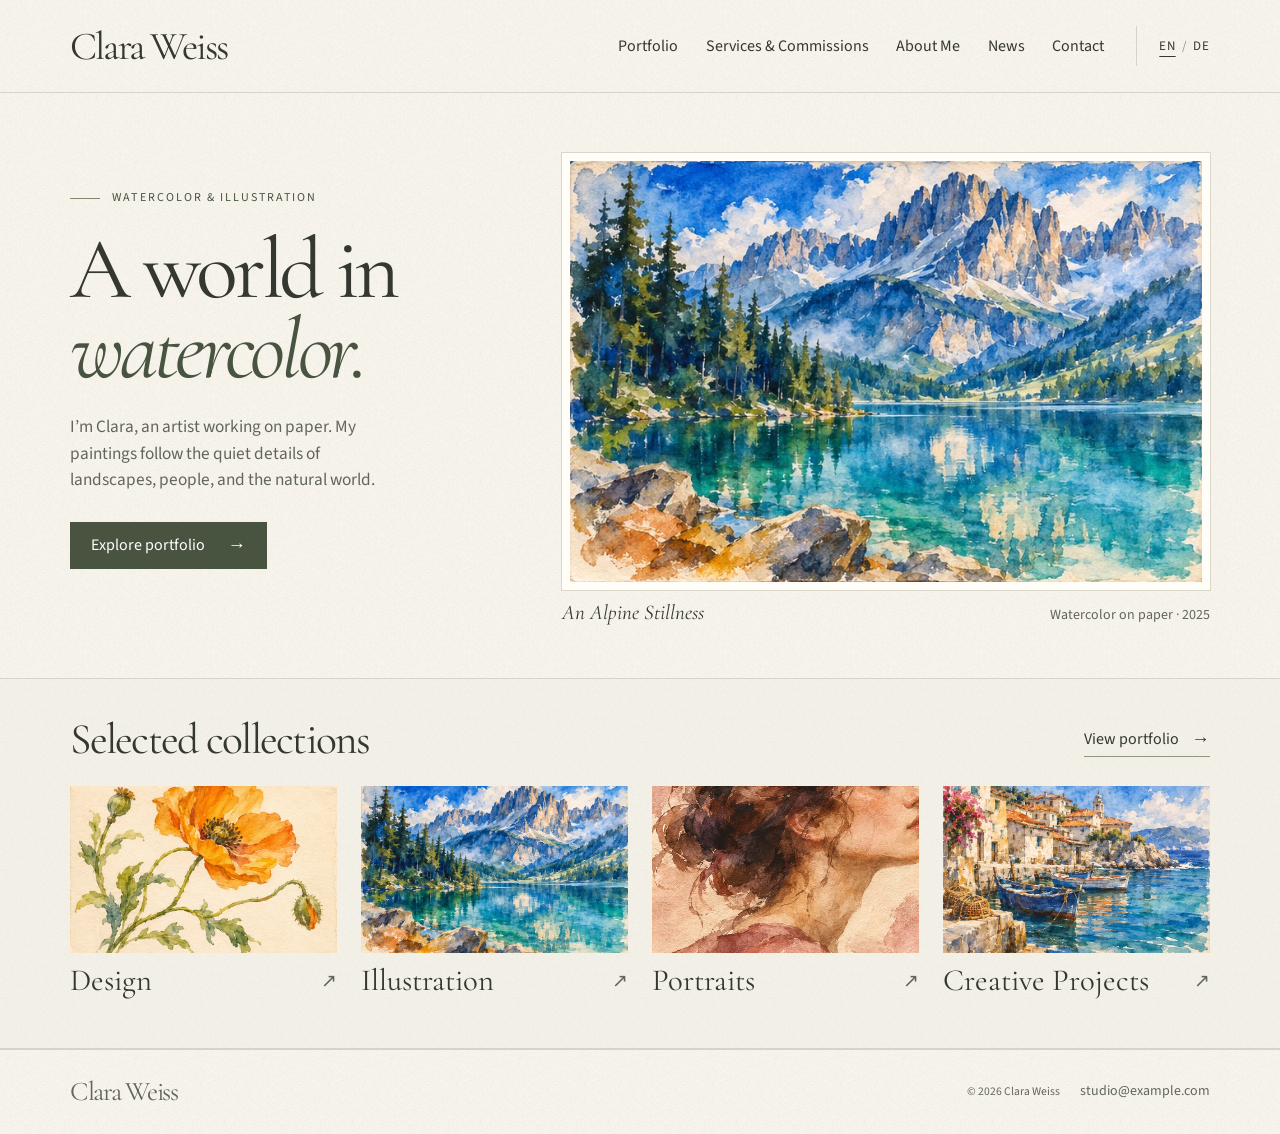
==== index.html @ efd32c5e "Add bilingual watercolor portfolio prototype" ====
<!doctype html>
<html lang="en">
<head>
  <meta charset="utf-8">
  <meta name="viewport" content="width=device-width, initial-scale=1">
  <meta name="description" content="Explore Clara Weiss’s portfolio of watercolor paintings, illustration and works on paper.">
  <title>Clara Weiss · Artist Portfolio</title>
  <link rel="stylesheet" href="./css/style.css">
  <script type="module" src="./js/main.js"></script>
</head>
<body data-page="index">
  <noscript>Please enable JavaScript to view the catalogue. Bitte aktivieren Sie JavaScript, um den Katalog zu öffnen.</noscript>
  <header></header>
  <main id="main" tabindex="-1"></main>
  <footer></footer>
</body>
</html>
---- css/style.css ----
@font-face{font-family:Cormorant;src:url('../fonts/cormorant-garamond-latin-400-normal.woff2') format('woff2');font-display:swap}
@font-face{font-family:Cormorant;src:url('../fonts/cormorant-garamond-latin-400-italic.woff2') format('woff2');font-style:italic;font-display:swap}
@font-face{font-family:Source;src:url('../fonts/source-sans-3-latin-400-normal.woff2') format('woff2');font-display:swap}
:root{
  --paper:#f8f5ee; --ink:#343830; --soft:#62665a; --rule:#d6d4c8;
  --olive:#485440; --serif:Cormorant,Georgia,serif;
}
*{box-sizing:border-box}
body{margin:0;background:var(--paper) url('../images/textures/grain.png');color:var(--ink);font:17px/1.55 Source,Arial,sans-serif}
.wrap{width:min(89%,1380px);margin-inline:auto}
a{color:inherit;text-decoration:none}
a:hover{color:var(--olive);text-decoration:underline;text-underline-offset:.25em}
button{font:inherit;color:inherit;cursor:pointer}
:focus-visible{outline:2px solid #586a4b;outline-offset:4px}
img{display:block;width:100%;height:auto}
figure,p,h1,h2,h3{margin:0}
h1,h2,h3,.brand{font-family:var(--serif);font-weight:400;line-height:1.03}
header{border-bottom:1px solid var(--rule);position:relative;z-index:1}
.mast,.foot,.section-bar,nav,.languages,.viewer-controls,.steps{display:flex;align-items:center}
.mast{min-height:92px;gap:32px}
.brand{font-size:clamp(33px,3.1vw,50px);letter-spacing:-.055em;white-space:nowrap}
nav{margin-left:auto;gap:clamp(16px,2.15vw,38px);font-size:16px}
nav a[aria-current],.languages a[aria-current]{text-decoration:underline;text-underline-offset:6px}
.languages{border-left:1px solid var(--rule);padding-left:22px;gap:6px;font-size:13px;letter-spacing:.05em}
.languages span{color:#929487}
.languages a{padding-block:10px}
.menu{display:none}
.skip{position:absolute;top:-80px;background:white;padding:6px}
.skip:focus{top:0}
.hero{display:grid;grid-template-columns:.85fr 1.3fr;align-items:center;gap:6%;padding-block:clamp(40px,4.7vw,82px) clamp(40px,4vw,70px)}
.intro{padding-bottom:22px}
.eyebrow{font-size:12px;letter-spacing:.17em;text-transform:uppercase;color:var(--olive);display:flex;align-items:center;gap:12px}
.eyebrow:before{content:'';width:30px;height:1px;background:#81876b}
h1{font-size:clamp(58px,6.8vw,108px);letter-spacing:-.05em}
.hero h1{margin:22px 0 24px;line-height:.92}
.hero h1 em{display:block;color:var(--olive);font-weight:400}
.lead,.section-title p,.editorial p,.article p,.news-entry p{color:var(--soft);max-width:48ch}
.lead{max-width:36ch;font-size:clamp(17px,1.35vw,20px)}
.button,.text-link{display:inline-flex;align-items:center;gap:22px}
.button{background:var(--olive);color:#fff;padding:11px 21px;margin-top:28px;font-size:16px}
.button:hover{color:#fff;background:#35432f;text-decoration:none}
.arrow{font:1.15em Arial,sans-serif;line-height:1}
.feature img{border:8px solid #fffdf7;outline:1px solid #dad6c9}
figcaption{display:flex;align-items:baseline;justify-content:space-between;gap:8px;flex-wrap:wrap;padding-top:10px}
figcaption em{font:italic 21px/1.2 var(--serif)}
figcaption span,time{color:var(--soft);font-size:14px}
.selected{border-block:1px solid var(--rule);background:rgba(233,231,218,.3);padding:38px 0 52px}
.section-bar{justify-content:space-between;gap:16px;margin-bottom:24px}
h2{font-size:clamp(34px,3.4vw,52px);letter-spacing:-.04em}
.text-link{font-size:16px;gap:12px;border-bottom:1px solid #929684;padding:5px 0}
.collections,.gallery,.editorial,.news-entry{display:grid;gap:30px}
.collections{grid-template-columns:repeat(2,minmax(0,1fr));row-gap:44px}
.compact{grid-template-columns:repeat(4,minmax(0,1fr));gap:24px}
.collections img{aspect-ratio:1.6;object-fit:cover}
.collections h3{display:flex;justify-content:space-between;align-items:center;font-size:clamp(28px,2.4vw,40px);margin-top:12px;gap:8px}
.collections .arrow,.news-entry .arrow{font-size:19px;color:var(--soft)}
.interior{padding-block:55px 80px;min-height:68vh}
.section-title{margin-bottom:36px}
.section-title p,.article p{margin-top:20px;font-size:20px}
.back{display:inline-block;margin-bottom:24px;font-size:15px}
.gallery{grid-template-columns:repeat(3,minmax(0,1fr));align-items:start}
.art-button{display:block;width:100%;background:none;border:0;padding:0;cursor:zoom-in}
.editorial,.news-entry{grid-template-columns:1fr 1fr;gap:8%;align-items:start}
.editorial h2{font-size:32px;margin-bottom:10px}
.editorial .text-link{margin-top:22px}
.editorial img{max-height:65vh;object-fit:contain}
.news-entry{border-top:1px solid var(--rule);padding-top:28px;align-items:center}
.news-entry h2{margin:12px 0}
.news-entry .arrow{margin-left:12px}
.article{max-width:760px}
.article img{margin-top:25px}
.contact-email{font:italic clamp(28px,4vw,60px) var(--serif);text-decoration:underline;text-decoration-thickness:1px;text-underline-offset:8px}
footer{border-top:1px solid var(--rule)}
.foot{gap:20px;padding-block:28px;color:var(--soft);font-size:14px}
.foot .brand{font-size:27px}.foot small{margin-left:auto}
dialog{position:fixed;inset:0;width:100%;height:100%;max-width:none;max-height:none;border:none;background:var(--paper);color:var(--ink);padding:16px 5vw}
dialog[open]{display:flex;flex-direction:column;align-items:center;gap:12px}
dialog::backdrop{background:#36392f}
body:has(dialog[open]){overflow:hidden}
dialog figure{flex:1;min-height:0;display:flex;flex-direction:column;max-width:100%}
dialog img{height:0;min-height:0;flex:1;object-fit:contain}
.viewer-controls{align-self:stretch;justify-content:end}
dialog button,.menu{background:transparent;border:1px solid var(--rule);padding:8px 15px;min-height:44px}
.steps{gap:18px}
@media(max-width:1020px){
  .mast{gap:18px;min-height:78px}
  nav{gap:14px;font-size:15px}.languages{padding-left:14px}
  .hero{gap:5%;grid-template-columns:.9fr 1.2fr}
  .compact{gap:16px}
}
@media(max-width:850px){
  .menu{display:flex;align-items:center;gap:9px;border:0;padding:8px 0}
  .menu i{display:block;width:18px;height:9px;border-block:1px solid}
  .languages{margin-left:auto;border:0}
  nav{display:none;position:absolute;top:100%;left:0;right:0;padding:12px 5.5% 20px;background:var(--paper);border-block:1px solid var(--rule)}
  nav.open{display:flex;align-items:stretch;flex-direction:column;gap:0}nav a{padding:10px 0}
  .compact,.gallery{grid-template-columns:repeat(2,minmax(0,1fr))}
}
@media(max-width:650px){
  .wrap{width:88%}.mast{min-height:72px;gap:15px}.brand{font-size:34px}
  .hero,.editorial,.news-entry{grid-template-columns:1fr;gap:30px}
  .hero{padding-block:36px}.intro{padding:0}.hero h1{font-size:clamp(60px,12vw,78px);margin:18px 0}.button{margin-top:20px}
  .feature img{border-width:5px}
  .section-bar{align-items:baseline;flex-wrap:wrap;gap:8px}.selected{padding:28px 0}
  .collections,.gallery{grid-template-columns:1fr;gap:28px}
  .section-bar .text-link{font-size:14px}.interior{padding-block:32px 52px}
  .foot{flex-wrap:wrap;gap:8px 18px}.foot small{margin-left:0}.foot a:last-child{width:100%}
  figcaption em{font-size:19px}figcaption span{font-size:13px}
}
.editorial > div{min-width:0}
.interior h1{hyphens:auto;overflow-wrap:anywhere}
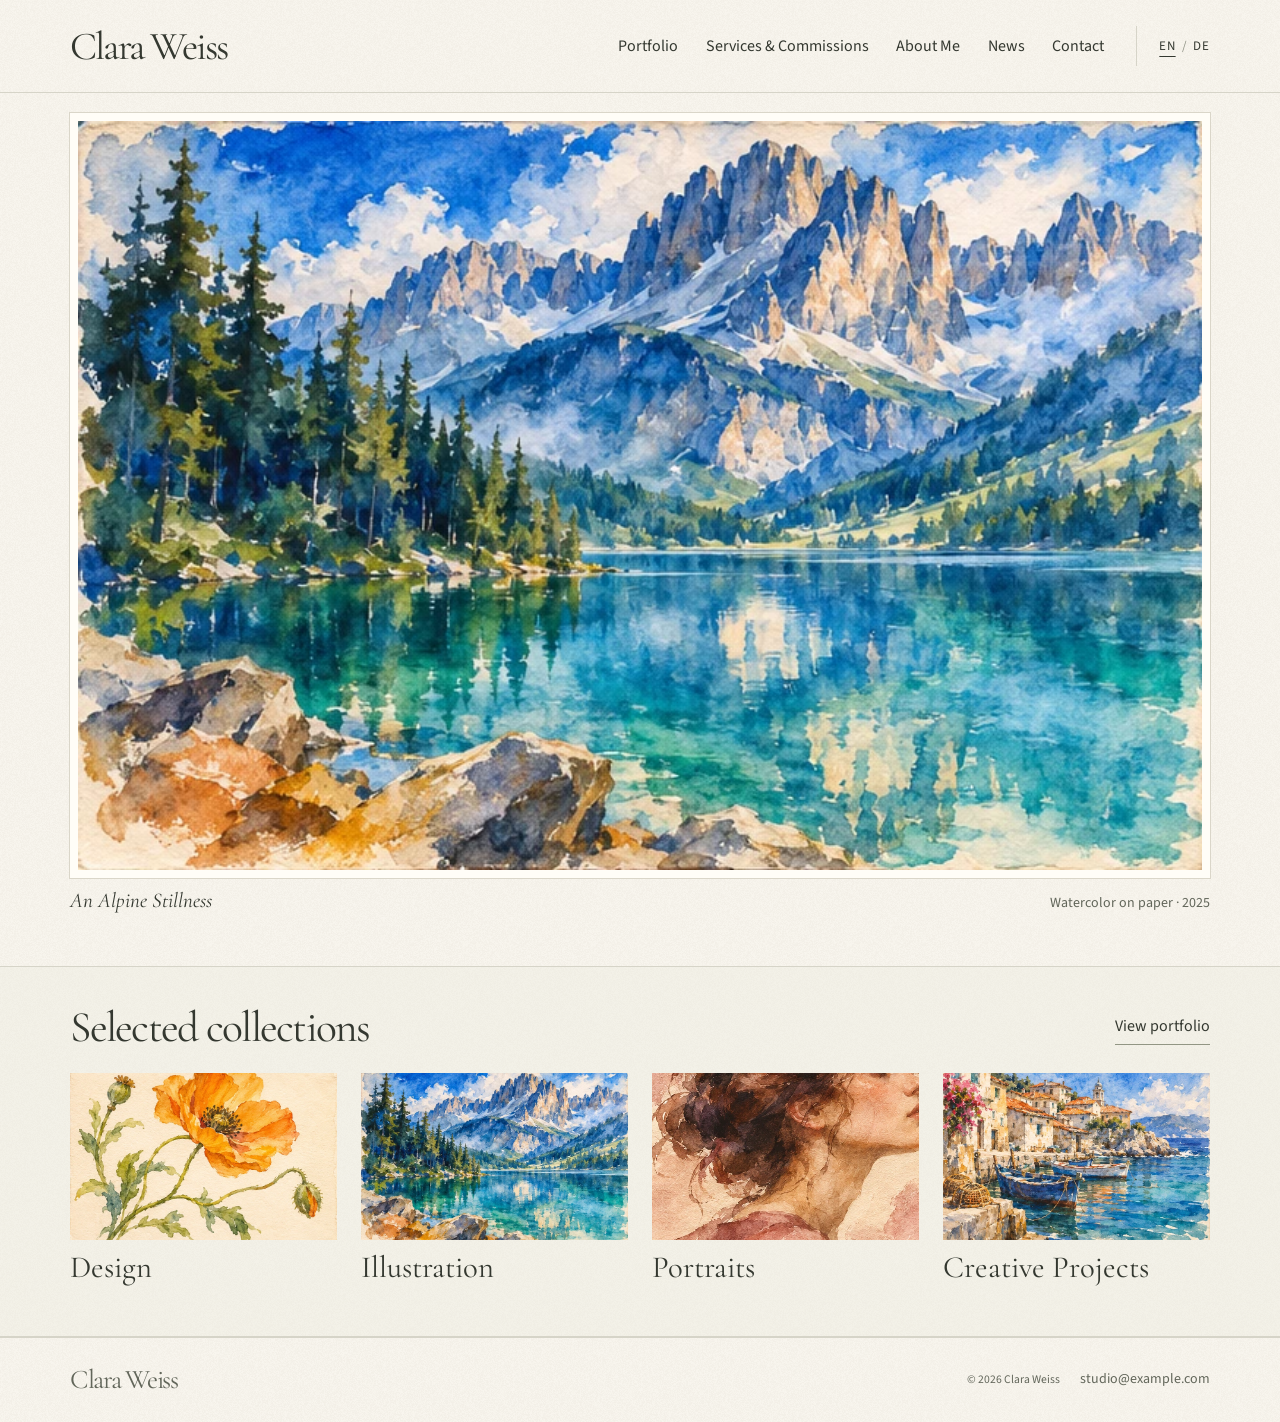
==== commit bdb15449: "Add subtle public page transitions" ====
--- a/index.html
+++ b/index.html
@@ -6,7 +6,7 @@
   <meta name="description" content="Explore Clara Weiss’s portfolio of watercolor paintings, illustration and works on paper.">
   <title>Clara Weiss · Artist Portfolio</title>
   <link rel="stylesheet" href="./css/style.css">
-  <script type="module" src="./js/main.js"></script>
+  <script type="module" blocking="render" src="./js/main.js"></script>
 </head>
 <body data-page="index">
   <noscript>Please enable JavaScript to view the catalogue. Bitte aktivieren Sie JavaScript, um den Katalog zu öffnen.</noscript>
--- a/css/style.css
+++ b/css/style.css
@@ -16,49 +16,55 @@
 figure,p,h1,h2,h3{margin:0}
 h1,h2,h3,.brand{font-family:var(--serif);font-weight:400;line-height:1.03}
 header{border-bottom:1px solid var(--rule);position:relative;z-index:1}
-.mast,.foot,.section-bar,nav,.languages,.viewer-controls,.steps{display:flex;align-items:center}
+.mast,.foot,.section-bar,nav,.languages{display:flex;align-items:center}
 .mast{min-height:92px;gap:32px}
 .brand{font-size:clamp(33px,3.1vw,50px);letter-spacing:-.055em;white-space:nowrap}
 nav{margin-left:auto;gap:clamp(16px,2.15vw,38px);font-size:16px}
 nav a[aria-current],.languages a[aria-current]{text-decoration:underline;text-underline-offset:6px}
+.nav-instagram{display:grid;place-items:center;flex:none;width:44px;height:44px;margin-inline-start:-8px}
 .languages{border-left:1px solid var(--rule);padding-left:22px;gap:6px;font-size:13px;letter-spacing:.05em}
 .languages span{color:#929487}
 .languages a{padding-block:10px}
 .menu{display:none}
 .skip{position:absolute;top:-80px;background:white;padding:6px}
 .skip:focus{top:0}
-.hero{display:grid;grid-template-columns:.85fr 1.3fr;align-items:center;gap:6%;padding-block:clamp(40px,4.7vw,82px) clamp(40px,4vw,70px)}
-.intro{padding-bottom:22px}
-.eyebrow{font-size:12px;letter-spacing:.17em;text-transform:uppercase;color:var(--olive);display:flex;align-items:center;gap:12px}
-.eyebrow:before{content:'';width:30px;height:1px;background:#81876b}
+.visually-hidden{position:absolute;width:1px;height:1px;overflow:hidden;clip-path:inset(50%);white-space:nowrap}
+.hero{padding-block:20px clamp(40px,4vw,70px)}
 h1{font-size:clamp(58px,6.8vw,108px);letter-spacing:-.05em}
-.hero h1{margin:22px 0 24px;line-height:.92}
-.hero h1 em{display:block;color:var(--olive);font-weight:400}
-.lead,.section-title p,.editorial p,.article p,.news-entry p{color:var(--soft);max-width:48ch}
-.lead{max-width:36ch;font-size:clamp(17px,1.35vw,20px)}
-.button,.text-link{display:inline-flex;align-items:center;gap:22px}
-.button{background:var(--olive);color:#fff;padding:11px 21px;margin-top:28px;font-size:16px}
-.button:hover{color:#fff;background:#35432f;text-decoration:none}
-.arrow{font:1.15em Arial,sans-serif;line-height:1}
+.section-title p,.editorial p,.article p,.news-entry p,.rich-text{color:var(--soft);max-width:48ch}
+.feature{margin-inline:auto}
+.feature-tall{width:min(100%,calc(clamp(360px,76svh,900px) * var(--feature-ratio)))}
 .feature img{border:8px solid #fffdf7;outline:1px solid #dad6c9}
-figcaption{display:flex;align-items:baseline;justify-content:space-between;gap:8px;flex-wrap:wrap;padding-top:10px}
+figcaption{display:flex;align-items:baseline;justify-content:space-between;gap:6px 8px;flex-wrap:wrap;padding-top:10px;overflow-wrap:anywhere}
 figcaption em{font:italic 21px/1.2 var(--serif)}
-figcaption span,time{color:var(--soft);font-size:14px}
+.caption-meta,time{color:var(--soft);font-size:14px}
+.caption-description{flex-basis:100%;color:var(--soft);font-size:15px;white-space:pre-line}
 .selected{border-block:1px solid var(--rule);background:rgba(233,231,218,.3);padding:38px 0 52px}
 .section-bar{justify-content:space-between;gap:16px;margin-bottom:24px}
 h2{font-size:clamp(34px,3.4vw,52px);letter-spacing:-.04em}
-.text-link{font-size:16px;gap:12px;border-bottom:1px solid #929684;padding:5px 0}
-.collections,.gallery,.editorial,.news-entry{display:grid;gap:30px}
+.text-link{display:inline-block;font-size:16px;border-bottom:1px solid #929684;padding:5px 0}
+.collections,.editorial,.news-entry{display:grid;gap:30px}
 .collections{grid-template-columns:repeat(2,minmax(0,1fr));row-gap:44px}
 .compact{grid-template-columns:repeat(4,minmax(0,1fr));gap:24px}
-.collections img{aspect-ratio:1.6;object-fit:cover}
-.collections h3{display:flex;justify-content:space-between;align-items:center;font-size:clamp(28px,2.4vw,40px);margin-top:12px;gap:8px}
-.collections .arrow,.news-entry .arrow{font-size:19px;color:var(--soft)}
+.preview-image{aspect-ratio:1.6;background:#eeeade}
+.preview-image img{height:100%;object-fit:cover}
+.preview-title{font-size:clamp(28px,2.4vw,40px);margin-top:12px;letter-spacing:normal;overflow-wrap:anywhere}
+.service-previews{grid-template-columns:repeat(3,minmax(0,1fr))}
 .interior{padding-block:55px 80px;min-height:68vh}
 .section-title{margin-bottom:36px}
 .section-title p,.article p{margin-top:20px;font-size:20px}
 .back{display:inline-block;margin-bottom:24px;font-size:15px}
-.gallery{grid-template-columns:repeat(3,minmax(0,1fr));align-items:start}
+.gallery{
+  --gallery-columns:3;
+  --gallery-gap:30px;
+  display:grid;
+  grid-template-columns:repeat(var(--gallery-columns),minmax(0,1fr));
+  align-items:start;
+  gap:var(--gallery-gap);
+}
+.gallery.masonry{position:relative;display:block}
+.gallery.masonry>figure{position:absolute;width:var(--column-width)}
+.art-button img:not([width]){aspect-ratio:auto 3 / 2}
 .art-button{display:block;width:100%;background:none;border:0;padding:0;cursor:zoom-in}
 .editorial,.news-entry{grid-template-columns:1fr 1fr;gap:8%;align-items:start}
 .editorial h2{font-size:32px;margin-bottom:10px}
@@ -66,26 +72,112 @@
 .editorial img{max-height:65vh;object-fit:contain}
 .news-entry{border-top:1px solid var(--rule);padding-top:28px;align-items:center}
 .news-entry h2{margin:12px 0}
-.news-entry .arrow{margin-left:12px}
+.news-entry-text{grid-template-columns:1fr}
 .article{max-width:760px}
-.article img{margin-top:25px}
-.contact-email{font:italic clamp(28px,4vw,60px) var(--serif);text-decoration:underline;text-decoration-thickness:1px;text-underline-offset:8px}
+.article>figure{margin-top:25px}
+.rich-text{overflow-wrap:anywhere}
+.rich-text>*+*{margin-top:1em}
+.rich-text h2{font-size:clamp(32px,3.4vw,48px)}
+.rich-text h3{font-size:28px}
+.rich-text a,.contact-line a,.social-links a{text-decoration:underline;text-underline-offset:.25em}
+.rich-text img{width:auto;max-width:100%}
+.rich-text pre{white-space:pre-wrap}
+.rich-text blockquote{margin-inline:0;padding-inline-start:1em;border-inline-start:1px solid var(--rule)}
+.rich-text table{display:block;overflow:auto;border-collapse:collapse}
+.rich-text :is(th,td){padding:.35em .6em;border:1px solid var(--rule)}
+.service-detail{max-width:760px}
+.service-detail .section-title{margin-bottom:24px}
+.service-detail .text-link,.contact-line,.social-links{margin-top:22px}
+.service-gallery{display:grid;grid-template-columns:repeat(2,minmax(0,1fr));align-items:start;gap:30px;margin-top:36px}
+.social-links{display:flex;flex-wrap:wrap;gap:12px 24px;padding:0;list-style:none}
+.contact-email{font:italic clamp(28px,4vw,60px) var(--serif);text-decoration:underline;text-decoration-thickness:1px;text-underline-offset:8px;overflow-wrap:anywhere}
 footer{border-top:1px solid var(--rule)}
 .foot{gap:20px;padding-block:28px;color:var(--soft);font-size:14px}
 .foot .brand{font-size:27px}.foot small{margin-left:auto}
-dialog{position:fixed;inset:0;width:100%;height:100%;max-width:none;max-height:none;border:none;background:var(--paper);color:var(--ink);padding:16px 5vw}
-dialog[open]{display:flex;flex-direction:column;align-items:center;gap:12px}
-dialog::backdrop{background:#36392f}
-body:has(dialog[open]){overflow:hidden}
-dialog figure{flex:1;min-height:0;display:flex;flex-direction:column;max-width:100%}
-dialog img{height:0;min-height:0;flex:1;object-fit:contain}
-.viewer-controls{align-self:stretch;justify-content:end}
-dialog button,.menu{background:transparent;border:1px solid var(--rule);padding:8px 15px;min-height:44px}
-.steps{gap:18px}
+.viewer{
+  --viewer-gutter:clamp(8px,2vw,32px);
+  --viewer-block-padding:6px;
+  --viewer-top:max(var(--viewer-block-padding),env(safe-area-inset-top));
+  --viewer-left:max(var(--viewer-gutter),env(safe-area-inset-left),env(safe-area-inset-right));
+  --viewer-right:var(--viewer-left);
+  position:fixed;
+  inset:0;
+  width:100%;
+  height:100%;
+  height:100dvh;
+  max-width:none;
+  max-height:none;
+  border:0;
+  padding:var(--viewer-top) var(--viewer-right) max(var(--viewer-block-padding),env(safe-area-inset-bottom)) var(--viewer-left);
+  overflow:hidden;
+  background:var(--paper);
+  color:var(--ink);
+}
+.viewer[open]{display:grid;grid-template-rows:auto minmax(0,1fr);gap:4px}
+.viewer::backdrop{background:#36392f}
+body:has(.viewer[open]){overflow:hidden}
+.viewer-stage{
+  display:grid;
+  grid-template-columns:minmax(0,1fr) auto minmax(0,1fr);
+  grid-template-rows:minmax(0,1fr) auto auto;
+  min-width:0;
+  min-height:0;
+}
+.viewer-stage figcaption{
+  grid-area:2/1/4/-1;
+  display:grid;
+  grid-template-columns:subgrid;
+  grid-template-rows:subgrid;
+  align-items:center;
+  gap:0 12px;
+  padding-top:2px;
+}
+.viewer-stage figcaption > *{min-width:0;max-height:var(--viewer-caption-height,min(14dvh,4rem));overflow:auto}
+.viewer-stage figcaption:focus-visible,.viewer-stage figcaption > :focus-visible{outline-offset:-2px}
+.viewer-stage figcaption em{grid-area:1/1}
+.viewer-stage .caption-meta{grid-area:1/3;text-align:right}
+.viewer-stage .caption-description{--viewer-caption-height:min(18dvh,6rem);grid-area:2/1/3/-1;margin-top:2px}
+.viewer-viewport{grid-area:1/1/2/-1;position:relative;overflow:hidden;touch-action:none;min-height:0}
+.viewer-viewport:has(:focus-visible){outline:2px solid #586a4b;outline-offset:2px}
+.viewer-controls,.steps{display:flex;align-items:center}
+.viewer-controls{justify-content:end}
+.steps{grid-area:2/2;justify-content:center;gap:18px;z-index:1}
+:is(.viewer-controls,.steps) button{background:transparent;border:0;padding:9px 16px;min-width:44px;min-height:44px}
+:is(.viewer-controls,.steps) button:hover{background:rgba(233,231,218,.65);color:var(--olive)}
+:is(.viewer-controls,.steps) button:focus-visible{outline-offset:2px}
+.menu{background:transparent;border:1px solid var(--rule);padding:8px 15px;min-height:44px}
+.viewer-image,.viewer-adjacent{position:absolute;z-index:1}
+.viewer-image{padding:0;background:none;border:0;cursor:zoom-in;user-select:none}
+.viewer-adjacent{top:0;left:0;width:100%;height:100%;pointer-events:none}
+.viewer-image img,.viewer-adjacent img{width:100%;height:100%;object-fit:contain}
+.viewer-image[aria-pressed="true"]{cursor:zoom-out}
+.viewer-image[aria-pressed="true"]:active{cursor:grab}
+.viewer-viewport.dragging,.viewer-viewport.dragging .viewer-image{cursor:grabbing}
+@media(orientation:landscape) and (max-height:500px){
+  .viewer{
+    --viewer-block-padding:4px;
+    --viewer-left:max(var(--viewer-gutter),env(safe-area-inset-left));
+    --viewer-right:max(var(--viewer-gutter),env(safe-area-inset-right));
+  }
+  .viewer[open]{gap:2px}
+  .viewer .steps{position:absolute;grid-area:auto;top:var(--viewer-top);left:var(--viewer-left)}
+}
+@media(orientation:portrait) and (max-width:650px){
+  .viewer-stage figcaption{
+    grid-area:2/1/3/-1;
+    display:flex;
+    align-items:baseline;
+    gap:2px 8px;
+    max-height:min(25dvh,7rem);
+    overflow:auto;
+    transform:translateY(var(--caption-offset,0px));
+  }
+  .viewer-stage figcaption > *{max-height:none;overflow:visible}
+  .viewer .steps{grid-area:3/1/4/-1;margin-top:2px}
+}
 @media(max-width:1020px){
   .mast{gap:18px;min-height:78px}
   nav{gap:14px;font-size:15px}.languages{padding-left:14px}
-  .hero{gap:5%;grid-template-columns:.9fr 1.2fr}
   .compact{gap:16px}
 }
 @media(max-width:850px){
@@ -94,18 +186,35 @@
   .languages{margin-left:auto;border:0}
   nav{display:none;position:absolute;top:100%;left:0;right:0;padding:12px 5.5% 20px;background:var(--paper);border-block:1px solid var(--rule)}
   nav.open{display:flex;align-items:stretch;flex-direction:column;gap:0}nav a{padding:10px 0}
-  .compact,.gallery{grid-template-columns:repeat(2,minmax(0,1fr))}
+  .nav-instagram{margin-inline-start:0}
+  .compact,.service-previews{grid-template-columns:repeat(2,minmax(0,1fr))}
+  .gallery{--gallery-columns:2}
 }
 @media(max-width:650px){
   .wrap{width:88%}.mast{min-height:72px;gap:15px}.brand{font-size:34px}
-  .hero,.editorial,.news-entry{grid-template-columns:1fr;gap:30px}
-  .hero{padding-block:36px}.intro{padding:0}.hero h1{font-size:clamp(60px,12vw,78px);margin:18px 0}.button{margin-top:20px}
+  .editorial,.news-entry{grid-template-columns:1fr;gap:30px}
+  .hero{padding-block:14px 36px}
   .feature img{border-width:5px}
   .section-bar{align-items:baseline;flex-wrap:wrap;gap:8px}.selected{padding:28px 0}
-  .collections,.gallery{grid-template-columns:1fr;gap:28px}
+  .collections,.service-gallery{grid-template-columns:1fr;gap:28px}
+  .gallery{--gallery-columns:1;--gallery-gap:28px}
   .section-bar .text-link{font-size:14px}.interior{padding-block:32px 52px}
   .foot{flex-wrap:wrap;gap:8px 18px}.foot small{margin-left:0}.foot a:last-child{width:100%}
-  figcaption em{font-size:19px}figcaption span{font-size:13px}
+  figcaption em{font-size:19px}.caption-meta{font-size:13px}
 }
 .editorial > div{min-width:0}
 .interior h1{hyphens:auto;overflow-wrap:anywhere}
+@media(prefers-reduced-motion:no-preference){
+  @view-transition{navigation:auto}
+  body[data-page]>header{view-transition-name:site-header}
+  ::view-transition-group(root),::view-transition-group(site-header){animation:none}
+  ::view-transition-old(root),::view-transition-new(root){
+    animation-duration:140ms;
+    animation-timing-function:ease-out;
+  }
+  ::view-transition-old(site-header){display:none}
+  ::view-transition-new(site-header){animation:none}
+  .page-arrival{animation:content-arrival 120ms ease-out}
+  .image-arrival{animation:content-arrival 100ms ease-out}
+  @keyframes content-arrival{from{opacity:.85}}
+}
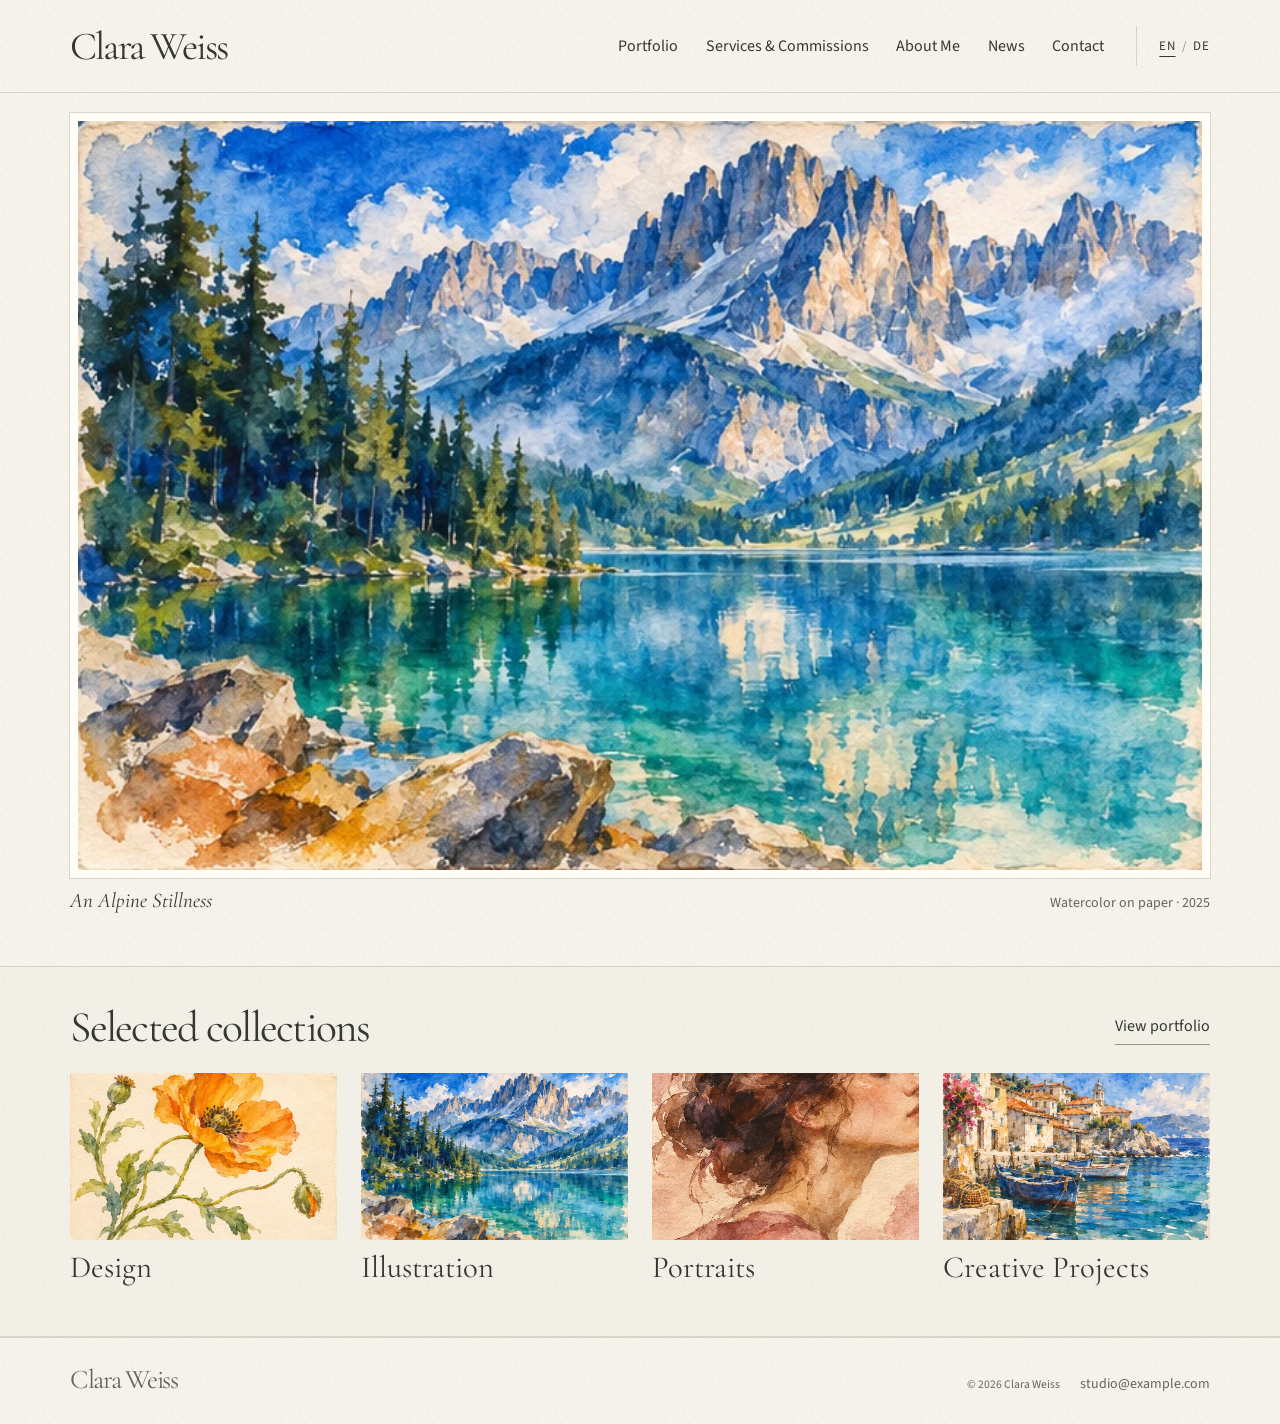
==== commit 007e0b22: "Polish artwork viewer navigation and footer" ====
--- a/index.html
+++ b/index.html
@@ -5,6 +5,7 @@
   <meta name="viewport" content="width=device-width, initial-scale=1">
   <meta name="description" content="Explore Clara Weiss’s portfolio of watercolor paintings, illustration and works on paper.">
   <title>Clara Weiss · Artist Portfolio</title>
+  <link rel="icon" type="image/png" href="./favicon.png">
   <link rel="stylesheet" href="./css/style.css">
   <script type="module" blocking="render" src="./js/main.js"></script>
 </head>
--- a/css/style.css
+++ b/css/style.css
@@ -13,12 +13,13 @@
 button{font:inherit;color:inherit;cursor:pointer}
 :focus-visible{outline:2px solid #586a4b;outline-offset:4px}
 img{display:block;width:100%;height:auto}
+img[data-protected-artwork]{-webkit-touch-callout:none;-webkit-user-select:none;user-select:none}
 figure,p,h1,h2,h3{margin:0}
 h1,h2,h3,.brand{font-family:var(--serif);font-weight:400;line-height:1.03}
 header{border-bottom:1px solid var(--rule);position:relative;z-index:1}
 .mast,.foot,.section-bar,nav,.languages{display:flex;align-items:center}
 .mast{min-height:92px;gap:32px}
-.brand{font-size:clamp(33px,3.1vw,50px);letter-spacing:-.055em;white-space:nowrap}
+.brand{font-size:clamp(33px,3.1vw,50px);letter-spacing:-.055em;overflow-wrap:anywhere}
 nav{margin-left:auto;gap:clamp(16px,2.15vw,38px);font-size:16px}
 nav a[aria-current],.languages a[aria-current]{text-decoration:underline;text-underline-offset:6px}
 .nav-instagram{display:grid;place-items:center;flex:none;width:44px;height:44px;margin-inline-start:-8px}
@@ -92,7 +93,7 @@
 .social-links{display:flex;flex-wrap:wrap;gap:12px 24px;padding:0;list-style:none}
 .contact-email{font:italic clamp(28px,4vw,60px) var(--serif);text-decoration:underline;text-decoration-thickness:1px;text-underline-offset:8px;overflow-wrap:anywhere}
 footer{border-top:1px solid var(--rule)}
-.foot{gap:20px;padding-block:28px;color:var(--soft);font-size:14px}
+.foot{align-items:baseline;flex-wrap:wrap;gap:20px;padding-block:28px;color:var(--soft);font-size:14px;overflow-wrap:anywhere}
 .foot .brand{font-size:27px}.foot small{margin-left:auto}
 .viewer{
   --viewer-gutter:clamp(8px,2vw,32px);
@@ -115,6 +116,7 @@
 }
 .viewer[open]{display:grid;grid-template-rows:auto minmax(0,1fr);gap:4px}
 .viewer::backdrop{background:#36392f}
+.viewer.viewer-pointer-focus :focus,.art-button.viewer-pointer-focus:focus{outline:none}
 body:has(.viewer[open]){overflow:hidden}
 .viewer-stage{
   display:grid;
@@ -138,8 +140,9 @@
 .viewer-stage .caption-meta{grid-area:1/3;text-align:right}
 .viewer-stage .caption-description{--viewer-caption-height:min(18dvh,6rem);grid-area:2/1/3/-1;margin-top:2px}
 .viewer-viewport{grid-area:1/1/2/-1;position:relative;overflow:hidden;touch-action:none;min-height:0}
-.viewer-viewport:has(:focus-visible){outline:2px solid #586a4b;outline-offset:2px}
-.viewer-controls,.steps{display:flex;align-items:center}
+/* The viewport outlines the zoom control when the enlarged image edges are clipped. */
+.viewer:not(.viewer-pointer-focus) .viewer-viewport:has(.viewer-image[aria-pressed="true"]:focus-visible){outline:2px solid #586a4b;outline-offset:2px}
+.viewer-controls,.steps{display:flex;align-items:center;-webkit-user-select:none;user-select:none}
 .viewer-controls{justify-content:end}
 .steps{grid-area:2/2;justify-content:center;gap:18px;z-index:1}
 :is(.viewer-controls,.steps) button{background:transparent;border:0;padding:9px 16px;min-width:44px;min-height:44px}
@@ -147,12 +150,54 @@
 :is(.viewer-controls,.steps) button:focus-visible{outline-offset:2px}
 .menu{background:transparent;border:1px solid var(--rule);padding:8px 15px;min-height:44px}
 .viewer-image,.viewer-adjacent{position:absolute;z-index:1}
-.viewer-image{padding:0;background:none;border:0;cursor:zoom-in;user-select:none}
+.viewer-image{padding:0;background:none;border:0;cursor:zoom-in;-webkit-user-select:none;user-select:none}
+.viewer-image:focus-visible{outline-offset:-2px}
+.viewer-image[aria-pressed="true"]:focus-visible{outline:none}
 .viewer-adjacent{top:0;left:0;width:100%;height:100%;pointer-events:none}
 .viewer-image img,.viewer-adjacent img{width:100%;height:100%;object-fit:contain}
 .viewer-image[aria-pressed="true"]{cursor:zoom-out}
 .viewer-image[aria-pressed="true"]:active{cursor:grab}
 .viewer-viewport.dragging,.viewer-viewport.dragging .viewer-image{cursor:grabbing}
+.viewer-side{display:none}
+@media(hover:hover) and (pointer:fine){
+  /* Keep the arrows available to assistive technology and reveal them on keyboard focus. */
+  .viewer .steps{opacity:0;pointer-events:none}
+  .viewer:not(.viewer-pointer-focus) .steps:has(:focus-visible),
+  .viewer-side-fallback .steps,
+  .viewer:has(.viewer-image[hidden]) .steps{opacity:1;pointer-events:auto}
+  .viewer-image:not([hidden],[aria-pressed="true"]) ~ .viewer-side{
+    position:absolute;
+    inset-block:0;
+    width:var(--viewer-side-width,0px);
+    display:block;
+    overflow:hidden;
+    cursor:pointer;
+  }
+  .viewer-side-left{left:0}
+  .viewer-side-right{right:0}
+  .viewer-adjacent:not([hidden]) ~ .viewer-side{pointer-events:none}
+  .viewer-side::after{
+    content:"";
+    position:absolute;
+    top:var(--viewer-chevron-top);
+    box-sizing:border-box;
+    width:19px;
+    height:19px;
+    border:solid currentColor;
+    border-width:2px 2px 0 0;
+    opacity:.18;
+    pointer-events:none;
+    transform:translateX(-6px) rotate(45deg);
+  }
+  .viewer-side-left::after{
+    left:var(--viewer-chevron-left);
+    translate:-50% -50%;
+    transform:translateX(6px) rotate(-135deg);
+  }
+  .viewer-side-right::after{right:var(--viewer-chevron-right);translate:50% -50%}
+  .viewer-side:hover::after{opacity:.3}
+  :is(.viewer-hide-chevrons,.viewer-side-fallback) .viewer-side::after{content:none}
+}
 @media(orientation:landscape) and (max-height:500px){
   .viewer{
     --viewer-block-padding:4px;
@@ -160,7 +205,6 @@
     --viewer-right:max(var(--viewer-gutter),env(safe-area-inset-right));
   }
   .viewer[open]{gap:2px}
-  .viewer .steps{position:absolute;grid-area:auto;top:var(--viewer-top);left:var(--viewer-left)}
 }
 @media(orientation:portrait) and (max-width:650px){
   .viewer-stage figcaption{
@@ -175,6 +219,9 @@
   .viewer-stage figcaption > *{max-height:none;overflow:visible}
   .viewer .steps{grid-area:3/1/4/-1;margin-top:2px}
 }
+@media(orientation:landscape) and (max-height:500px), (hover:hover) and (pointer:fine){
+  .viewer .steps{position:absolute;grid-area:auto;top:var(--viewer-top);left:var(--viewer-left);margin-top:0}
+}
 @media(max-width:1020px){
   .mast{gap:18px;min-height:78px}
   nav{gap:14px;font-size:15px}.languages{padding-left:14px}
@@ -199,7 +246,7 @@
   .collections,.service-gallery{grid-template-columns:1fr;gap:28px}
   .gallery{--gallery-columns:1;--gallery-gap:28px}
   .section-bar .text-link{font-size:14px}.interior{padding-block:32px 52px}
-  .foot{flex-wrap:wrap;gap:8px 18px}.foot small{margin-left:0}.foot a:last-child{width:100%}
+  .foot{gap:8px 18px}.foot small{margin-left:0}.foot a:last-child{width:100%}
   figcaption em{font-size:19px}.caption-meta{font-size:13px}
 }
 .editorial > div{min-width:0}
